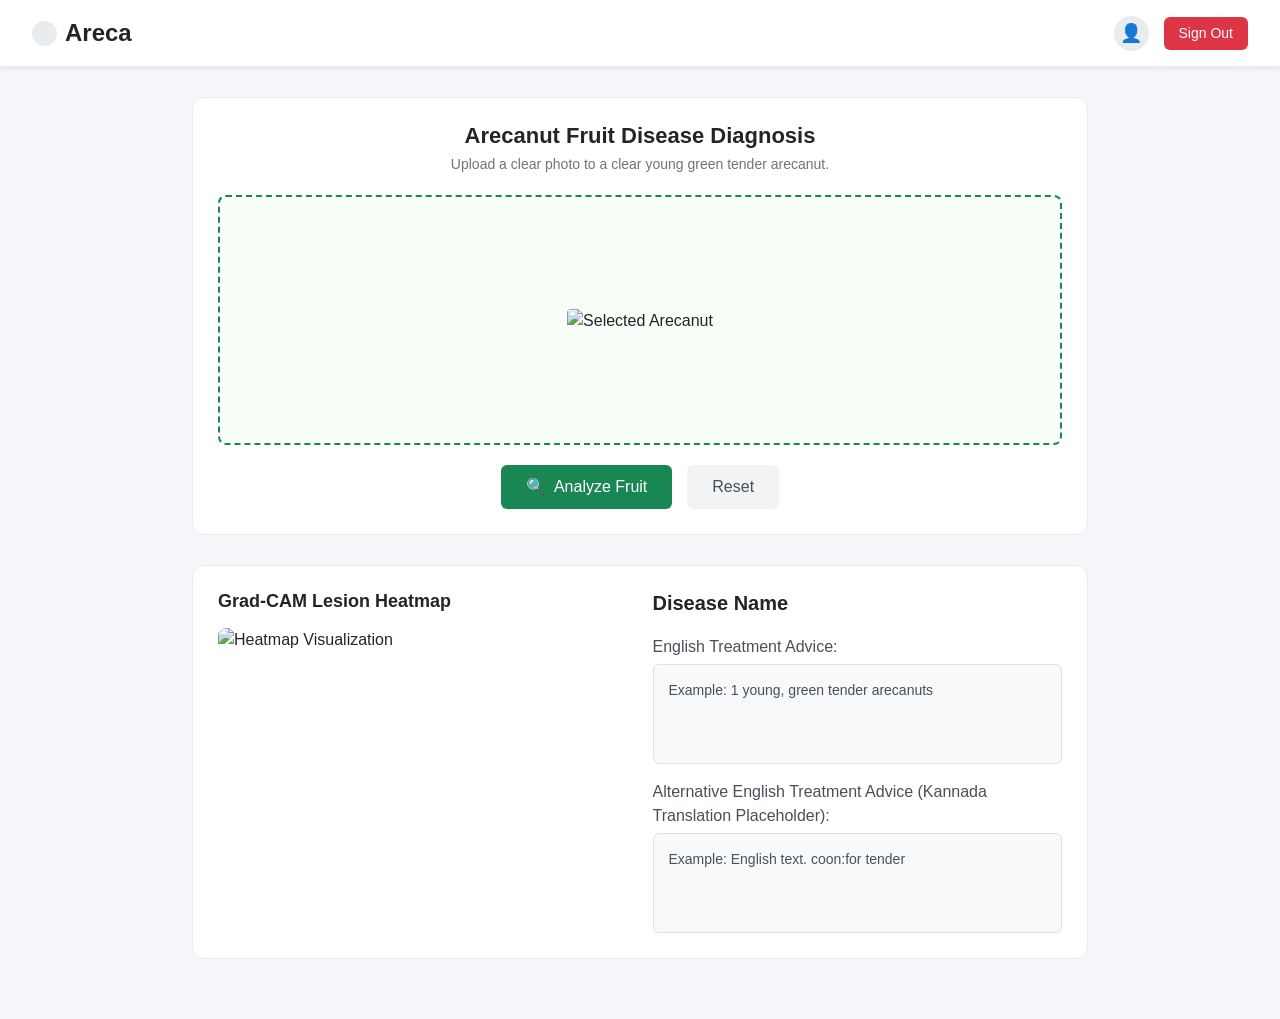
==== ARECA-Deeksha/app/templates/index.html @ 44d1a1a5 "Add ARECA-Deeksha project Co-authored-by: Copilot <223556219+Copilot@users.noreply.github.com>" ====
<!DOCTYPE html>
<html lang="en">
<head>
    <meta charset="UTF-8">
    <meta name="viewport" content="width=device-width, initial-scale=1.0">
    <title>Areca Disease Detection Dashboard</title>
    <link href="https://cdn.jsdelivr.net/npm/bootstrap@5.3.0/dist/css/bootstrap.min.css" rel="stylesheet">
    <style>
        body {
            background-color: #f4f6f9;
            font-family: -apple-system, BlinkMacSystemFont, "Segoe UI", Roboto, "Helvetica Neue", Arial, sans-serif;
        }

        .navbar {
            background-color: #ffffff;
            border-bottom: 1px solid #e9ecef;
            padding: 10px 20px;
        }

        .navbar-brand {
            font-weight: bold;
            color: #212529 !important;
            font-size: 24px;
            display: flex;
            align-items: center;
        }

        .navbar-brand img {
            height: 30px;
            margin-right: 10px;
        }

        .profile-section {
            display: flex;
            align-items: center;
            gap: 15px;
        }

        .profile-icon {
            width: 35px;
            height: 35px;
            border-radius: 50%;
            background-color: #e9ecef;
            display: flex;
            align-items: center;
            justify-content: center;
            color: #6c757d;
            font-size: 18px;
        }

        .btn-signout {
            background-color: #dc3545;
            color: #ffffff;
            border: none;
            padding: 6px 15px;
            border-radius: 6px;
            font-size: 14px;
            text-decoration: none;
        }

        .main-container {
            padding: 30px;
        }

        .upload-card, .results-card {
            background-color: #ffffff;
            border-radius: 12px;
            border: 1px solid #e9ecef;
            padding: 25px;
            margin-bottom: 30px;
        }

        .upload-title {
            font-weight: bold;
            font-size: 22px;
            margin-bottom: 5px;
        }

        .upload-instruction {
            color: #6c757d;
            font-size: 14px;
            margin-bottom: 20px;
        }

        .dropzone-area {
            border: 2px dashed #198754;
            border-radius: 8px;
            background-color: #f8fff9;
            height: 250px;
            display: flex;
            align-items: center;
            justify-content: center;
            margin-bottom: 20px;
        }

        .dropzone-content img {
            max-height: 200px;
            border-radius: 4px;
        }

        .action-buttons {
            display: flex;
            justify-content: center;
            gap: 15px;
        }

        .btn-analyze {
            background-color: #198754;
            color: #ffffff;
            border: none;
            padding: 10px 25px;
            border-radius: 6px;
            font-size: 16px;
            display: flex;
            align-items: center;
            gap: 8px;
        }

        .btn-reset {
            background-color: #f1f3f5;
            color: #495057;
            border: none;
            padding: 10px 25px;
            border-radius: 6px;
            font-size: 16px;
        }

        .results-section {
            display: grid;
            grid-template-columns: 1fr 1fr;
            gap: 25px;
        }

        .heatmap-section h5, .advice-section h5 {
            font-weight: bold;
            font-size: 18px;
            margin-bottom: 15px;
        }

        .heatmap-container img {
            width: 100%;
            border-radius: 8px;
            margin-bottom: 10px;
        }

        .disease-title {
            font-weight: bold;
            font-size: 20px;
            margin-bottom: 20px;
        }

        .advice-label {
            font-weight: 500;
            color: #495057;
            margin-bottom: 5px;
        }

        .advice-box {
            background-color: #f8f9fa;
            border: 1px solid #dee2e6;
            border-radius: 6px;
            padding: 15px;
            min-height: 100px;
            color: #495057;
            font-size: 14px;
        }
    </style>
</head>
<body>

    <!-- Header / Navbar -->
    <nav class="navbar shadow-sm">
        <div class="container-fluid">
            <a class="navbar-brand" href="#">
                <!-- Placeholder for logo image -->
                <div style="background-color:#e9ecef; width:25px; height:25px; border-radius:50%; margin-right:8px; display:inline-block;"></div>
                Areca
            </a>
            <div class="profile-section">
                <div class="profile-icon">
                    👤 <!-- Placeholder profile icon -->
                </div>
                <a href="#" class="btn-signout">Sign Out</a>
            </div>
        </div>
    </nav>

    <!-- Main Content Area -->
    <div class="container main-container">
        <div class="row justify-content-center">
            <div class="col-lg-10">
                
                <!-- Upload Section Card -->
                <div class="upload-card text-center">
                    <h1 class="upload-title">Arecanut Fruit Disease Diagnosis</h1>
                    <p class="upload-instruction">Upload a clear photo to a clear young green tender arecanut.</p>
                    
                    <div class="dropzone-area">
                        <div class="dropzone-content">
                            <!-- Placeholder for selected image -->
                            <img src="https://via.placeholder.com/200?text=Arecanut+Sample" alt="Selected Arecanut">
                        </div>
                    </div>
                    
                    <div class="action-buttons">
                        <button class="btn-analyze">
                            <span>🔍</span> Analyze Fruit
                        </button>
                        <button class="btn-reset">Reset</button>
                    </div>
                </div>

                <!-- Results Section Card -->
                <div class="results-card">
                    <div class="results-section">
                        
                        <!-- Heatmap Visualization Column -->
                        <div class="heatmap-section">
                            <h5>Grad-CAM Lesion Heatmap</h5>
                            <div class="heatmap-container">
                                <!-- Placeholder for heatmap image -->
                                <img src="https://via.placeholder.com/350x250?text=Heatmap+Visualization" alt="Heatmap Visualization">
                            </div>
                        </div>
                        
                        <!-- Diagnosis and Advisory Column -->
                        <div class="advice-section">
                            <h2 class="disease-title">Disease Name</h2>
                            
                            <div class="mb-3">
                                <p class="advice-label">English Treatment Advice:</p>
                                <div class="advice-box">
                                    Example: 1 young, green tender arecanuts
                                </div>
                            </div>

                            <div>
                                <p class="advice-label">Alternative English Treatment Advice (Kannada Translation Placeholder):</p>
                                <div class="advice-box">
                                    Example: English text. coon:for tender
                                </div>
                            </div>
                        </div>

                    </div>
                </div>

            </div>
        </div>
    </div>

</body>
</html>
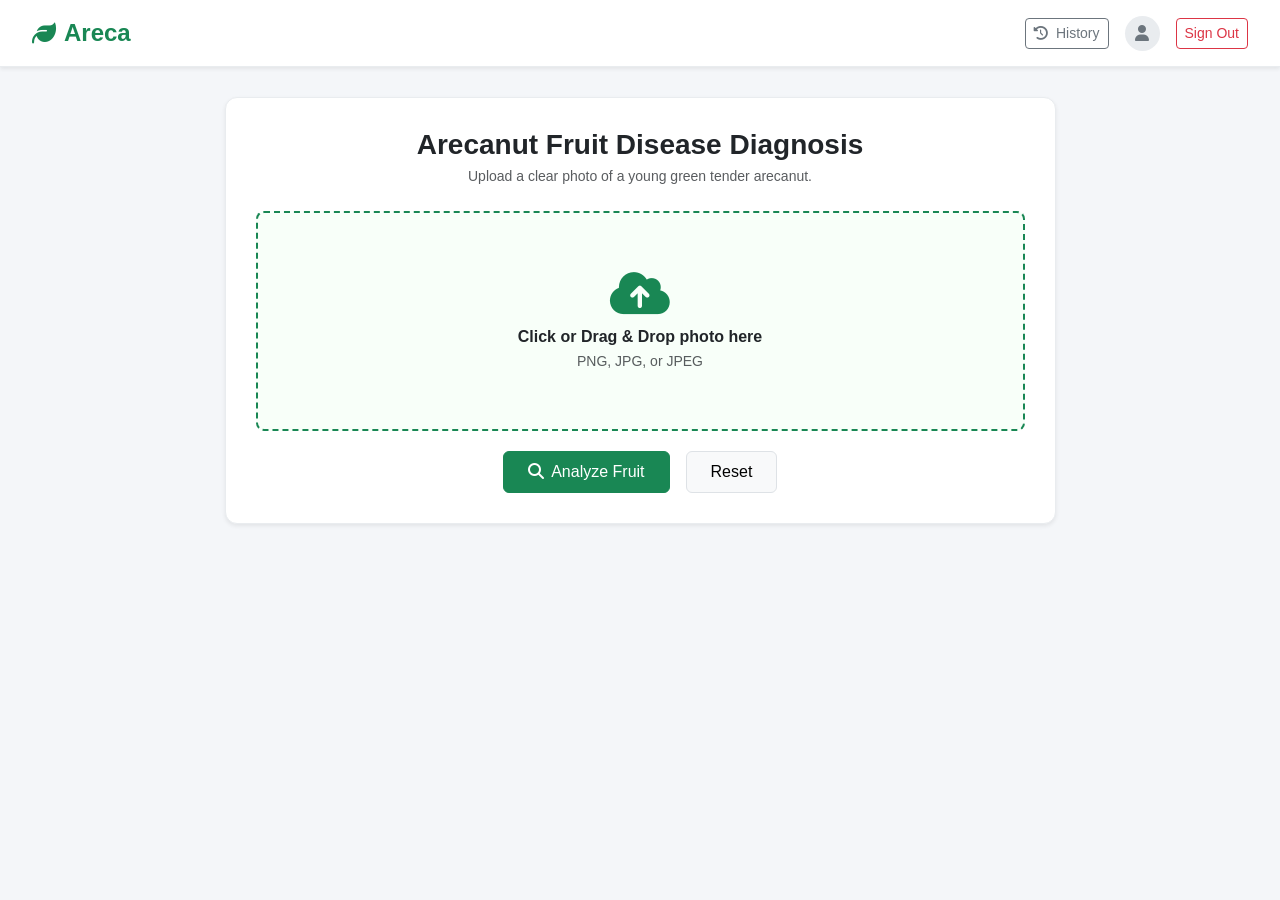
==== commit 3213ab45: "Sync Grad-CAM, app routes, templates, and gitignore under ARECA-Deeksha" ====
--- a/ARECA-Deeksha/app/templates/index.html
+++ b/ARECA-Deeksha/app/templates/index.html
@@ -3,39 +3,24 @@
 <head>
     <meta charset="UTF-8">
     <meta name="viewport" content="width=device-width, initial-scale=1.0">
-    <title>Areca Disease Detection Dashboard</title>
+    <title>Areca - Diagnostic Dashboard</title>
     <link href="https://cdn.jsdelivr.net/npm/bootstrap@5.3.0/dist/css/bootstrap.min.css" rel="stylesheet">
+    <link rel="stylesheet" href="https://cdnjs.cloudflare.com/ajax/libs/font-awesome/6.4.0/css/all.min.css">
     <style>
         body {
             background-color: #f4f6f9;
-            font-family: -apple-system, BlinkMacSystemFont, "Segoe UI", Roboto, "Helvetica Neue", Arial, sans-serif;
+            font-family: -apple-system, BlinkMacSystemFont, "Segoe UI", Roboto, sans-serif;
         }
-
         .navbar {
             background-color: #ffffff;
             border-bottom: 1px solid #e9ecef;
             padding: 10px 20px;
         }
-
         .navbar-brand {
             font-weight: bold;
-            color: #212529 !important;
+            color: #198754 !important;
             font-size: 24px;
-            display: flex;
-            align-items: center;
         }
-
-        .navbar-brand img {
-            height: 30px;
-            margin-right: 10px;
-        }
-
-        .profile-section {
-            display: flex;
-            align-items: center;
-            gap: 15px;
-        }
-
         .profile-icon {
             width: 35px;
             height: 35px;
@@ -45,124 +30,48 @@
             align-items: center;
             justify-content: center;
             color: #6c757d;
-            font-size: 18px;
         }
-
-        .btn-signout {
-            background-color: #dc3545;
-            color: #ffffff;
-            border: none;
-            padding: 6px 15px;
-            border-radius: 6px;
-            font-size: 14px;
-            text-decoration: none;
-        }
-
-        .main-container {
-            padding: 30px;
-        }
-
-        .upload-card, .results-card {
+        .upload-card {
             background-color: #ffffff;
             border-radius: 12px;
             border: 1px solid #e9ecef;
-            padding: 25px;
-            margin-bottom: 30px;
+            padding: 30px;
+            margin-top: 30px;
+            position: relative;
         }
-
-        .upload-title {
-            font-weight: bold;
-            font-size: 22px;
-            margin-bottom: 5px;
-        }
-
-        .upload-instruction {
-            color: #6c757d;
-            font-size: 14px;
-            margin-bottom: 20px;
-        }
-
         .dropzone-area {
             border: 2px dashed #198754;
             border-radius: 8px;
             background-color: #f8fff9;
-            height: 250px;
+            min-height: 220px;
             display: flex;
             align-items: center;
             justify-content: center;
+            cursor: pointer;
             margin-bottom: 20px;
         }
-
-        .dropzone-content img {
+        .dropzone-area:hover {
+            border-color: #146c43;
+            background-color: #f1fbf3;
+        }
+        #previewImage {
             max-height: 200px;
-            border-radius: 4px;
+            display: none;
+            border-radius: 6px;
         }
-
-        .action-buttons {
-            display: flex;
+        #loadingOverlay {
+            display: none;
+            position: absolute;
+            top: 0;
+            left: 0;
+            width: 100%;
+            height: 100%;
+            background: rgba(255, 255, 255, 0.92);
+            border-radius: 12px;
+            z-index: 10;
+            flex-direction: column;
+            align-items: center;
             justify-content: center;
-            gap: 15px;
-        }
-
-        .btn-analyze {
-            background-color: #198754;
-            color: #ffffff;
-            border: none;
-            padding: 10px 25px;
-            border-radius: 6px;
-            font-size: 16px;
-            display: flex;
-            align-items: center;
-            gap: 8px;
-        }
-
-        .btn-reset {
-            background-color: #f1f3f5;
-            color: #495057;
-            border: none;
-            padding: 10px 25px;
-            border-radius: 6px;
-            font-size: 16px;
-        }
-
-        .results-section {
-            display: grid;
-            grid-template-columns: 1fr 1fr;
-            gap: 25px;
-        }
-
-        .heatmap-section h5, .advice-section h5 {
-            font-weight: bold;
-            font-size: 18px;
-            margin-bottom: 15px;
-        }
-
-        .heatmap-container img {
-            width: 100%;
-            border-radius: 8px;
-            margin-bottom: 10px;
-        }
-
-        .disease-title {
-            font-weight: bold;
-            font-size: 20px;
-            margin-bottom: 20px;
-        }
-
-        .advice-label {
-            font-weight: 500;
-            color: #495057;
-            margin-bottom: 5px;
-        }
-
-        .advice-box {
-            background-color: #f8f9fa;
-            border: 1px solid #dee2e6;
-            border-radius: 6px;
-            padding: 15px;
-            min-height: 100px;
-            color: #495057;
-            font-size: 14px;
         }
     </style>
 </head>
@@ -171,83 +80,90 @@
     <!-- Header / Navbar -->
     <nav class="navbar shadow-sm">
         <div class="container-fluid">
-            <a class="navbar-brand" href="#">
-                <!-- Placeholder for logo image -->
-                <div style="background-color:#e9ecef; width:25px; height:25px; border-radius:50%; margin-right:8px; display:inline-block;"></div>
-                Areca
+            <a class="navbar-brand d-flex align-items-center" href="/dashboard">
+                <i class="fas fa-leaf me-2 text-success"></i> Areca
             </a>
-            <div class="profile-section">
+            <div class="d-flex align-items-center gap-3">
+                <a href="/history" class="btn btn-outline-secondary btn-sm">
+                    <i class="fas fa-history me-1"></i> History
+                </a>
                 <div class="profile-icon">
-                    👤 <!-- Placeholder profile icon -->
+                    <i class="fas fa-user"></i>
                 </div>
-                <a href="#" class="btn-signout">Sign Out</a>
+                <a href="/" class="btn btn-outline-danger btn-sm">Sign Out</a>
             </div>
         </div>
     </nav>
 
     <!-- Main Content Area -->
-    <div class="container main-container">
+    <div class="container pb-5">
         <div class="row justify-content-center">
-            <div class="col-lg-10">
+            <div class="col-lg-9">
                 
-                <!-- Upload Section Card -->
-                <div class="upload-card text-center">
-                    <h1 class="upload-title">Arecanut Fruit Disease Diagnosis</h1>
-                    <p class="upload-instruction">Upload a clear photo to a clear young green tender arecanut.</p>
+                <div class="upload-card text-center shadow-sm">
                     
-                    <div class="dropzone-area">
-                        <div class="dropzone-content">
-                            <!-- Placeholder for selected image -->
-                            <img src="https://via.placeholder.com/200?text=Arecanut+Sample" alt="Selected Arecanut">
+                    <!-- Loading Spinner Overlay -->
+                    <div id="loadingOverlay">
+                        <div class="spinner-border text-success mb-3" style="width: 3rem; height: 3rem;" role="status">
+                            <span class="visually-hidden">Loading...</span>
                         </div>
+                        <h5 class="fw-bold text-dark m-0">Analyzing Tender Arecanut...</h5>
+                        <p class="text-muted small mt-1">Running deep learning classification & Grad-CAM visualizer</p>
                     </div>
+
+                    <h3 class="fw-bold mb-1">Arecanut Fruit Disease Diagnosis</h3>
+                    <p class="text-muted small mb-4">Upload a clear photo of a young green tender arecanut.</p>
                     
-                    <div class="action-buttons">
-                        <button class="btn-analyze">
-                            <span>🔍</span> Analyze Fruit
-                        </button>
-                        <button class="btn-reset">Reset</button>
-                    </div>
-                </div>
-
-                <!-- Results Section Card -->
-                <div class="results-card">
-                    <div class="results-section">
+                    <form action="/result" method="GET" id="uploadForm" onsubmit="showLoadingState(event)">
+                        <input type="file" id="fileInput" name="fruit_image" accept="image/*" style="display: none;" onchange="previewSelectedImage(event)" required>
                         
-                        <!-- Heatmap Visualization Column -->
-                        <div class="heatmap-section">
-                            <h5>Grad-CAM Lesion Heatmap</h5>
-                            <div class="heatmap-container">
-                                <!-- Placeholder for heatmap image -->
-                                <img src="https://via.placeholder.com/350x250?text=Heatmap+Visualization" alt="Heatmap Visualization">
+                        <div class="dropzone-area" onclick="document.getElementById('fileInput').click()">
+                            <div id="dropzonePrompt">
+                                <i class="fas fa-cloud-upload-alt fa-3x text-success mb-2"></i>
+                                <p class="m-0 fw-bold text-dark">Click or Drag & Drop photo here</p>
+                                <span class="text-muted small">PNG, JPG, or JPEG</span>
                             </div>
-                        </div>
-                        
-                        <!-- Diagnosis and Advisory Column -->
-                        <div class="advice-section">
-                            <h2 class="disease-title">Disease Name</h2>
-                            
-                            <div class="mb-3">
-                                <p class="advice-label">English Treatment Advice:</p>
-                                <div class="advice-box">
-                                    Example: 1 young, green tender arecanuts
-                                </div>
-                            </div>
-
-                            <div>
-                                <p class="advice-label">Alternative English Treatment Advice (Kannada Translation Placeholder):</p>
-                                <div class="advice-box">
-                                    Example: English text. coon:for tender
-                                </div>
-                            </div>
+                            <img id="previewImage" alt="Uploaded Arecanut Preview">
                         </div>
 
-                    </div>
+                        <div class="d-flex justify-content-center gap-3">
+                            <button type="submit" class="btn btn-success px-4 py-2" id="analyzeBtn">
+                                <i class="fas fa-search me-1"></i> Analyze Fruit
+                            </button>
+                            <button type="button" class="btn btn-light border px-4 py-2" onclick="resetImage()">Reset</button>
+                        </div>
+                    </form>
                 </div>
 
             </div>
         </div>
     </div>
 
+    <script>
+        function previewSelectedImage(event) {
+            const file = event.target.files[0];
+            if (file) {
+                const reader = new FileReader();
+                reader.onload = function(e) {
+                    const img = document.getElementById('previewImage');
+                    img.src = e.target.result;
+                    img.style.display = 'block';
+                    document.getElementById('dropzonePrompt').style.display = 'none';
+                }
+                reader.readAsDataURL(file);
+            }
+        }
+
+        function resetImage() {
+            document.getElementById('fileInput').value = '';
+            document.getElementById('previewImage').style.display = 'none';
+            document.getElementById('dropzonePrompt').style.display = 'block';
+        }
+
+        function showLoadingState(event) {
+            document.getElementById('loadingOverlay').style.display = 'flex';
+        }
+    </script>
+    <script src="https://cdn.jsdelivr.net/npm/bootstrap@5.3.0/dist/js/bootstrap.bundle.min.js"></script>
 </body>
 </html>
